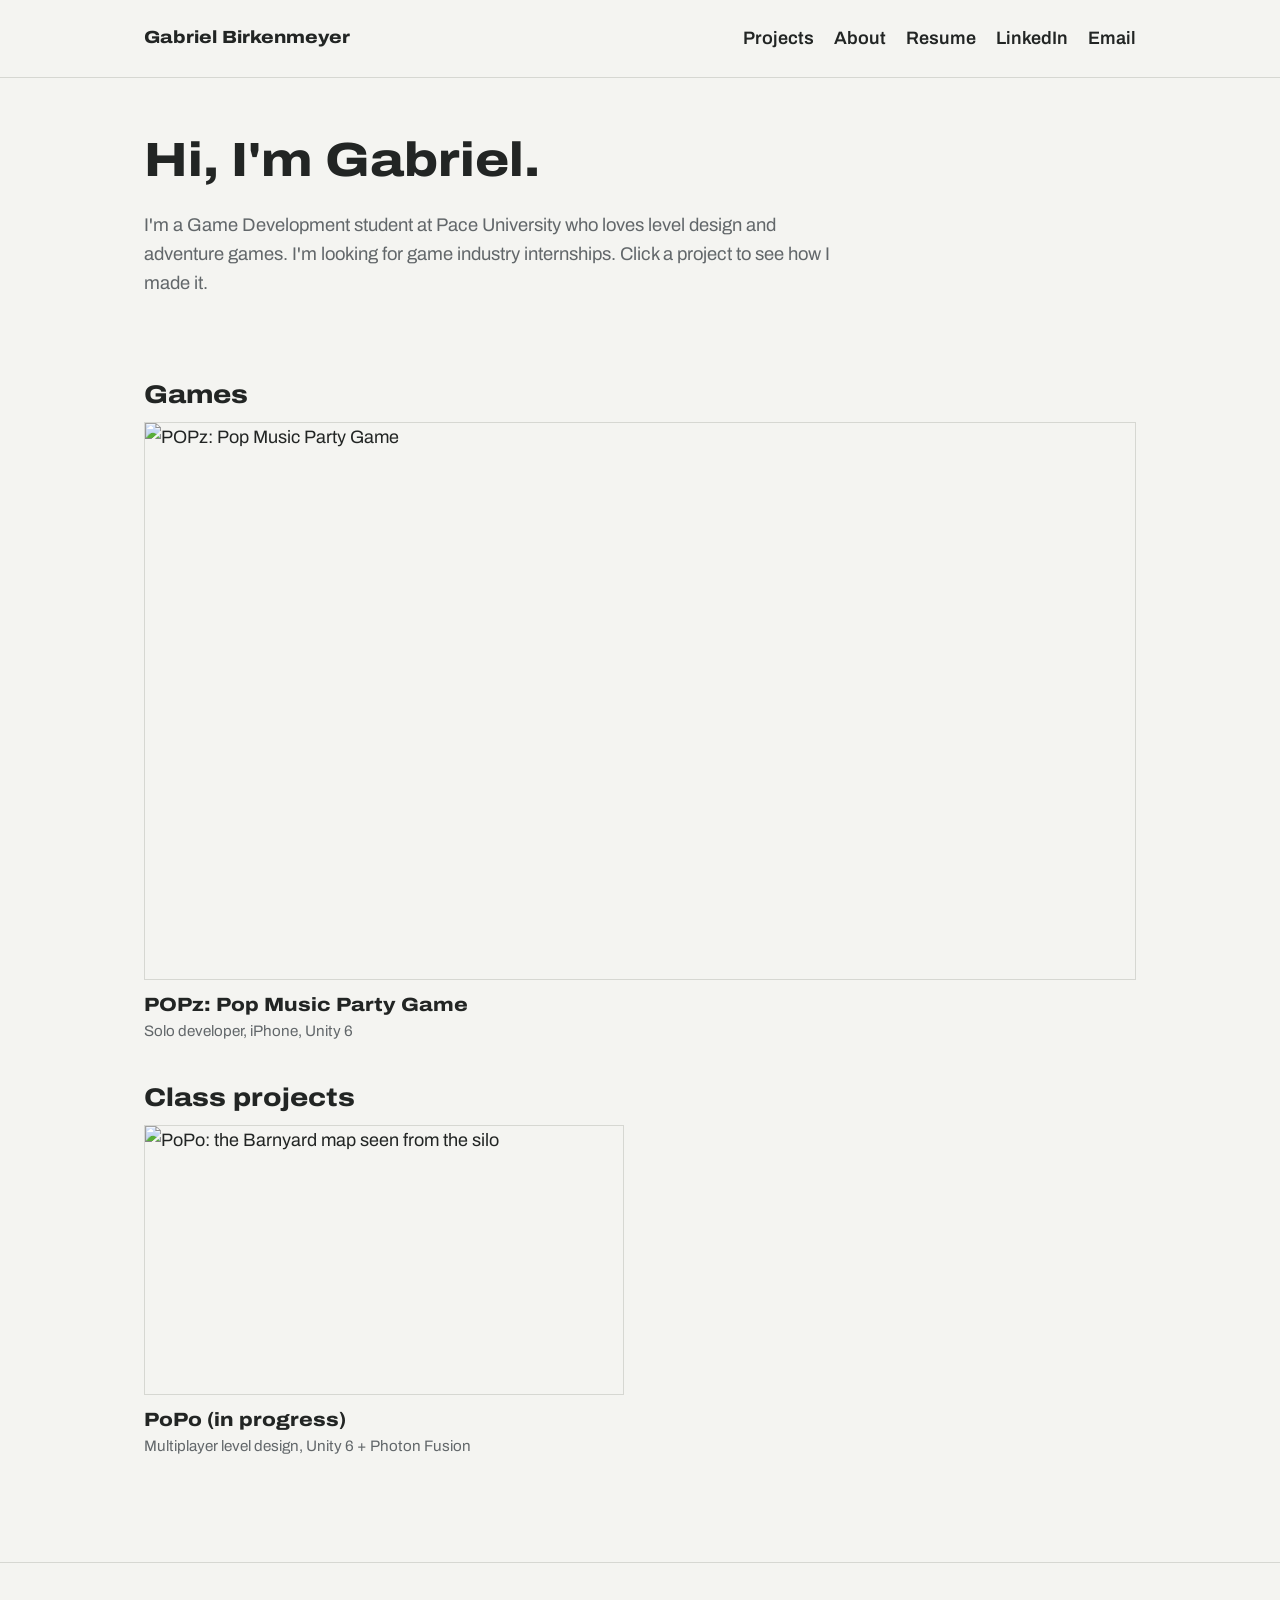
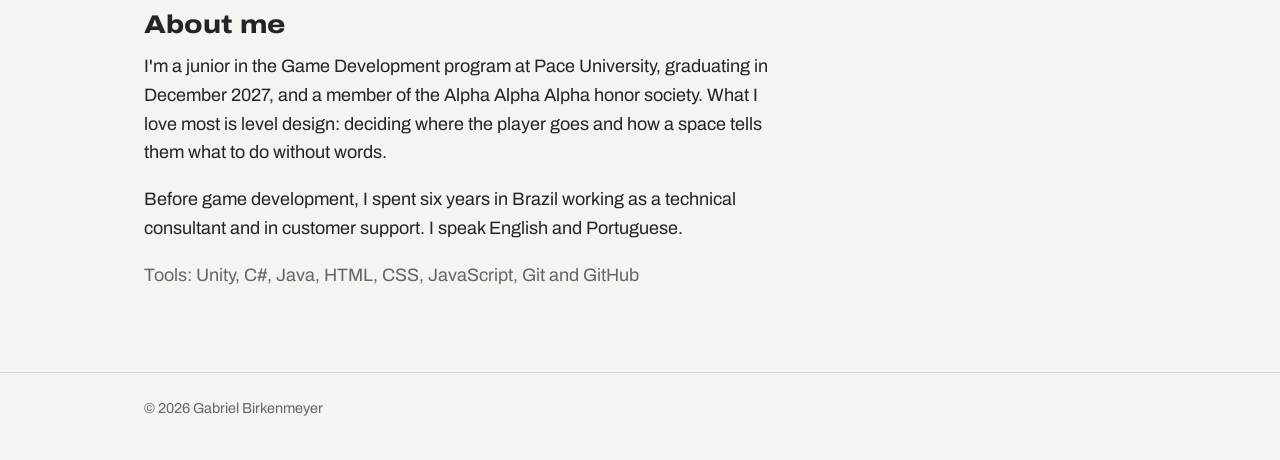
==== index.html @ ca44f0bb "Add files via upload" ====
<!DOCTYPE html>
<html lang="en">
<head>
  <meta charset="UTF-8">
  <meta name="viewport" content="width=device-width, initial-scale=1">
  <title>Gabriel Birkenmeyer — Game Developer</title>
  <meta name="description" content="Game development student at Pace University. Level design, Unity, and POPz, my party game for iPhone.">

  <link rel="preconnect" href="https://fonts.googleapis.com">
  <link rel="preconnect" href="https://fonts.gstatic.com" crossorigin>
  <link href="https://fonts.googleapis.com/css2?family=Archivo:wdth,wght@62..125,400..800&display=swap" rel="stylesheet">
  <link rel="stylesheet" href="style.css">
</head>
<body>

  <!-- ===================== HEADER (same on every page) ===================== -->
  <!-- TODO: add your resume PDF to the folder as resume.pdf -->
  <header class="site-header">
    <div class="wrap">
      <a class="logo" href="index.html">Gabriel Birkenmeyer</a>
      <nav class="site-nav" aria-label="Main">
        <a href="index.html#projects">Projects</a>
        <a href="index.html#about">About</a>
        <a href="resume.pdf">Resume</a>
        <a href="https://www.linkedin.com/in/your-profile">LinkedIn</a>
        <a href="mailto:gabrielprado242@gmail.com">Email</a>
      </nav>
    </div>
  </header>

  <main>

    <!-- ===================== INTRO ===================== -->
    <section class="intro">
      <div class="wrap">
        <h1>Hi, I'm Gabriel.</h1>
        <p>
          I'm a Game Development student at Pace University who loves level design
          and adventure games. I'm looking for game industry internships.
          Click a project to see how I made it.
        </p>
      </div>
    </section>

    <!-- ===================== PROJECTS ===================== -->
    <!-- Each project is a picture that links to its own page.
         To add a project: copy one <a class="card"> block, then make its page
         by copying project-template.html. -->
    <section class="projects" id="projects">
      <div class="wrap">

        <h2>Games</h2>
        <div class="grid">

          <a class="card featured" href="popz.html">
            <img src="images/popz-cover.png" alt="POPz: Pop Music Party Game">
            <h3>POPz: Pop Music Party Game</h3>
            <p class="role">Solo developer, iPhone, Unity 6</p>
          </a>

        </div>

        <h2>Class projects</h2>
        <div class="grid">

          <a class="card" href="project-1.html">
            <img src="images/after_silotop.png" alt="PoPo: the Barnyard map seen from the silo">
            <h3>PoPo (in progress)</h3>
            <p class="role">Multiplayer level design, Unity 6 + Photon Fusion</p>
          </a>

          <!-- HIDDEN until it's ready: delete the <!- - and - -> lines around it to show it again.
          <a class="card" href="project-2.html">
            <img src="images/project-2.png" alt="Class project two">
            <h3>Class project two</h3>
            <p class="role">Unity 3D, Pace University</p>
          </a>
          -->

        </div>
      </div>
    </section>

    <!-- ===================== ABOUT ===================== -->
    <section class="about" id="about">
      <div class="wrap">
        <h2>About me</h2>
        <p>
          I'm a junior in the Game Development program at Pace University, graduating
          in December 2027, and a member of the Alpha Alpha Alpha honor society.
          What I love most is level design: deciding where the player goes and how a
          space tells them what to do without words.
        </p>
        <p>
          Before game development, I spent six years in Brazil working as a technical
          consultant and in customer support. I speak English and Portuguese.
        </p>
        <p class="tools">Tools: Unity, C#, Java, HTML, CSS, JavaScript, Git and GitHub</p>
      </div>
    </section>

  </main>

  <footer class="site-footer">
    <div class="wrap">© 2026 Gabriel Birkenmeyer</div>
  </footer>

</body>
</html>
---- style.css ----
/* =========================================================
   Gabriel Birkenmeyer — portfolio
   Simple layout: intro + clickable project pictures.
   Each picture opens that project's own page.
   ========================================================= */

/* ---------- 1. Colors and sizes (change the look here) ---------- */
:root {
  --bg:      #F4F4F1;   /* page background */
  --text:    #222524;   /* main text */
  --muted:   #62676A;   /* secondary text */
  --line:    #D6D7D2;   /* thin lines and image borders */
  --accent:  #E0631A;   /* links and hover color */

  --font: "Archivo", system-ui, sans-serif;
  --max: 1040px;        /* max page width */
  --gutter: 24px;
}

/* ---------- 2. Base ---------- */
* { box-sizing: border-box; }

body {
  margin: 0;
  background: var(--bg);
  color: var(--text);
  font-family: var(--font);
  font-size: 18px;
  line-height: 1.6;
}

img { max-width: 100%; display: block; }

a { color: var(--accent); text-underline-offset: 3px; }
a:hover { color: var(--text); }

:focus-visible { outline: 3px solid var(--accent); outline-offset: 3px; }

h1, h2, h3 {
  font-weight: 800;
  font-stretch: 115%;          /* a bit wider for headings */
  line-height: 1.1;
  margin: 0 0 0.5em;
}
h1 { font-size: clamp(2rem, 5vw, 3rem); }
h2 { font-size: 1.6rem; }
h3 { font-size: 1.2rem; }

p { margin: 0 0 1em; max-width: 65ch; }

.wrap {
  max-width: var(--max);
  margin: 0 auto;
  padding: 0 var(--gutter);
}

/* ---------- 3. Header ---------- */
.site-header { padding: 24px 0; border-bottom: 1px solid var(--line); }
.site-header .wrap {
  display: flex;
  justify-content: space-between;
  align-items: center;
  flex-wrap: wrap;
  gap: 12px 24px;
}
.logo {
  font-weight: 800;
  font-stretch: 115%;
  font-size: 1.1rem;
  color: var(--text);
  text-decoration: none;
}
.site-nav { display: flex; flex-wrap: wrap; gap: 20px; }
.site-nav a { color: var(--text); text-decoration: none; font-weight: 600; }
.site-nav a:hover { color: var(--accent); }

/* ---------- 4. Home page intro ---------- */
.intro { padding: 56px 0 40px; }
.intro p { color: var(--muted); font-size: 1.15rem; }

/* ---------- 5. Project pictures on the home page ---------- */
.projects { padding-bottom: 64px; }
.projects h2 { margin-top: 24px; }

.grid {
  display: grid;
  grid-template-columns: repeat(2, 1fr);
  gap: 32px;
  margin-bottom: 40px;
}

/* the featured project takes the full width */
.card.featured { grid-column: 1 / -1; }

.card {
  display: block;
  color: var(--text);
  text-decoration: none;
}
.card img {
  width: 100%;
  aspect-ratio: 16 / 9;
  object-fit: cover;
  border: 1px solid var(--line);
  transition: opacity 0.15s;
}
.card:hover img { opacity: 0.85; }
.card:hover h3 { color: var(--accent); }
.card h3 { margin: 14px 0 4px; }
.card .role { color: var(--muted); font-size: 0.95rem; margin: 0; }

/* ---------- 6. About (home page) ---------- */
.about { padding: 48px 0 64px; border-top: 1px solid var(--line); }
.about .tools { color: var(--muted); }

/* ---------- 7. Project pages ---------- */
.project-top { padding: 40px 0 24px; }
.back { display: inline-block; margin-bottom: 20px; font-weight: 600; }
.project-top .lede { font-size: 1.15rem; color: var(--muted); }

.facts {
  display: flex;
  flex-wrap: wrap;
  gap: 12px 40px;
  margin: 24px 0 32px;
  padding: 16px 0;
  border-top: 1px solid var(--line);
  border-bottom: 1px solid var(--line);
}
.facts div { min-width: 140px; }
.facts dt { color: var(--muted); font-size: 0.85rem; }
.facts dd { margin: 0; font-weight: 600; }

.cover {
  width: 100%;
  aspect-ratio: 16 / 9;
  object-fit: cover;
  border: 1px solid var(--line);
}

.project-body { padding: 40px 0 64px; }
.project-body h2 { margin-top: 1.6em; }
.project-body h2:first-child { margin-top: 0; }
.project-body ul { max-width: 65ch; padding-left: 1.2em; }
.project-body li { margin-bottom: 0.4em; }

/* screenshots row (phone screenshots for POPz) */
.shots {
  display: grid;
  grid-template-columns: repeat(5, 1fr);
  gap: 12px;
  margin: 24px 0 8px;
}
.shots img {
  aspect-ratio: 1290 / 2796;
  object-fit: cover;
  border-radius: 14px;
  border: 1px solid var(--line);
}
/* wide screenshots (for PC/Unity games) */
.shots.wide { grid-template-columns: repeat(2, 1fr); }
.shots.wide img { aspect-ratio: 16 / 9; border-radius: 0; }

/* screenshots with a caption under them (before / after pairs) */
.shots figure { margin: 0; }
.shots figcaption { color: var(--muted); font-size: 0.9rem; margin-top: 6px; }
/* top-down map shots are less wide, so they keep more of the picture */
.shots.wide.map img { aspect-ratio: 3 / 2; }

/* ---------- 8. Image viewer (lightbox.js) ---------- */
.zoomable { cursor: zoom-in; }

.viewer {
  border: none;
  padding: 0;
  background: transparent;
  max-width: 94vw;
  max-height: 94vh;
  overflow: visible;
}
.viewer::backdrop { background: rgba(10, 10, 12, 0.88); }
.viewer img {
  max-width: 94vw;
  max-height: 90vh;
  width: auto;
  height: auto;
  object-fit: contain;
  border-radius: 12px;
}
.viewer-close {
  position: fixed;
  top: 16px;
  right: 20px;
  width: 48px;
  height: 48px;
  border: none;
  border-radius: 50%;
  background: #fff;
  color: var(--text);
  font-size: 32px;
  line-height: 1;
  cursor: pointer;
}
.viewer-close:hover { background: var(--accent); color: #fff; }

/* ---------- 9. Footer ---------- */
.site-footer {
  border-top: 1px solid var(--line);
  padding: 24px 0 40px;
  color: var(--muted);
  font-size: 0.9rem;
}

/* ---------- 10. Phones ---------- */
@media (max-width: 700px) {
  :root { --gutter: 16px; }
  body { font-size: 17px; }
  .grid { grid-template-columns: 1fr; gap: 28px; }
  .shots { grid-template-columns: repeat(3, 1fr); }
  .shots img:nth-child(n+4) { display: none; }
  .shots.wide { grid-template-columns: 1fr; }
  .shots.wide img:nth-child(n+4) { display: block; }
}
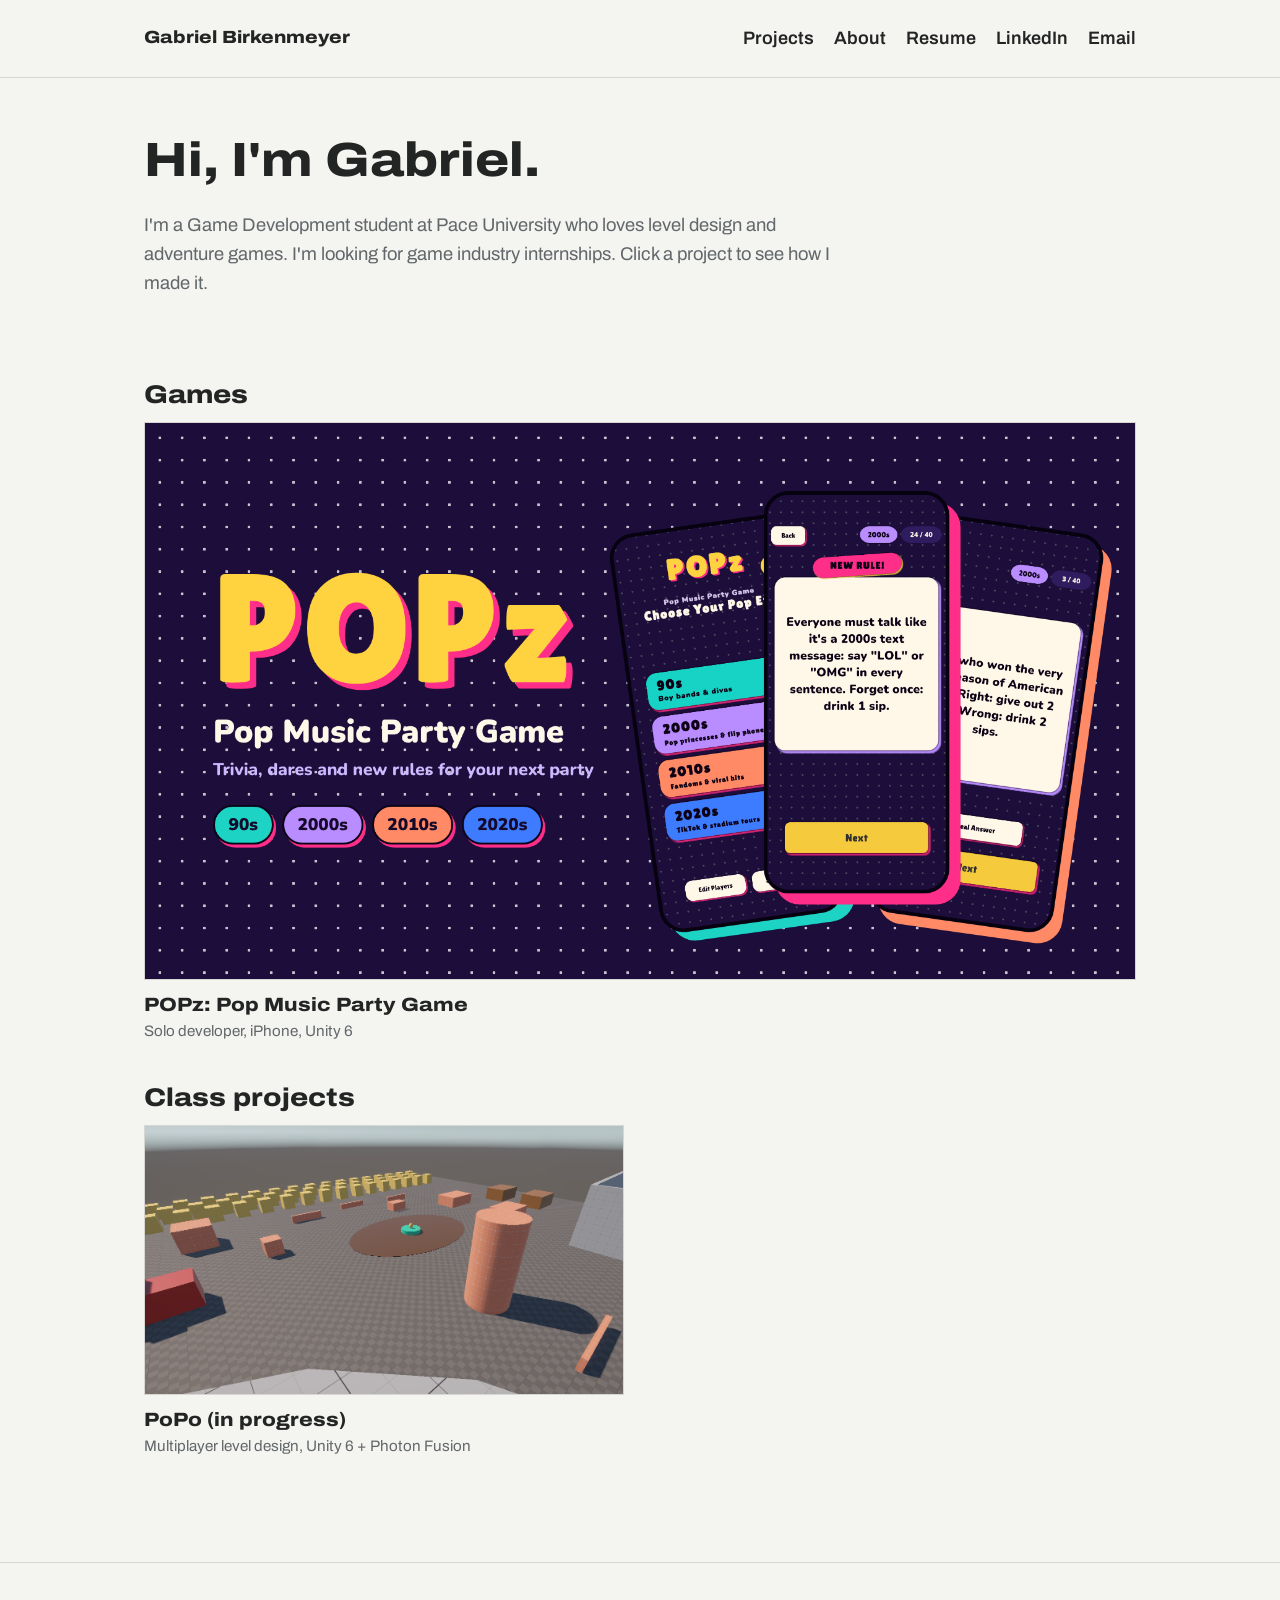
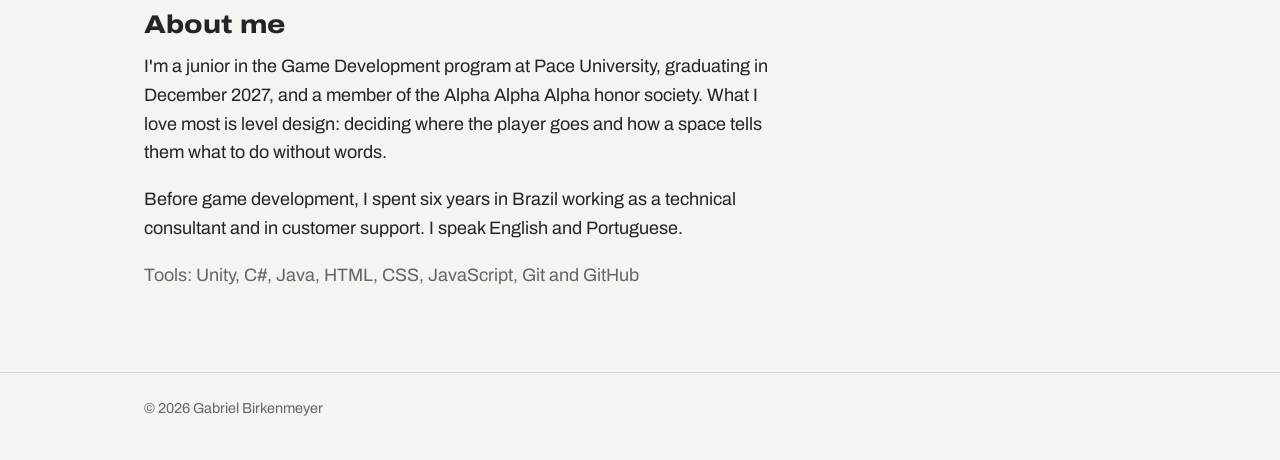
==== commit d38ba511: "Add files via upload" ====
--- a/index.html
+++ b/index.html
@@ -22,7 +22,7 @@
         <a href="index.html#projects">Projects</a>
         <a href="index.html#about">About</a>
         <a href="resume.pdf">Resume</a>
-        <a href="https://www.linkedin.com/in/your-profile">LinkedIn</a>
+        <a href="www.linkedin.com/in/gabriel-prado-340322141">LinkedIn</a>
         <a href="mailto:gabrielprado242@gmail.com">Email</a>
       </nav>
     </div>
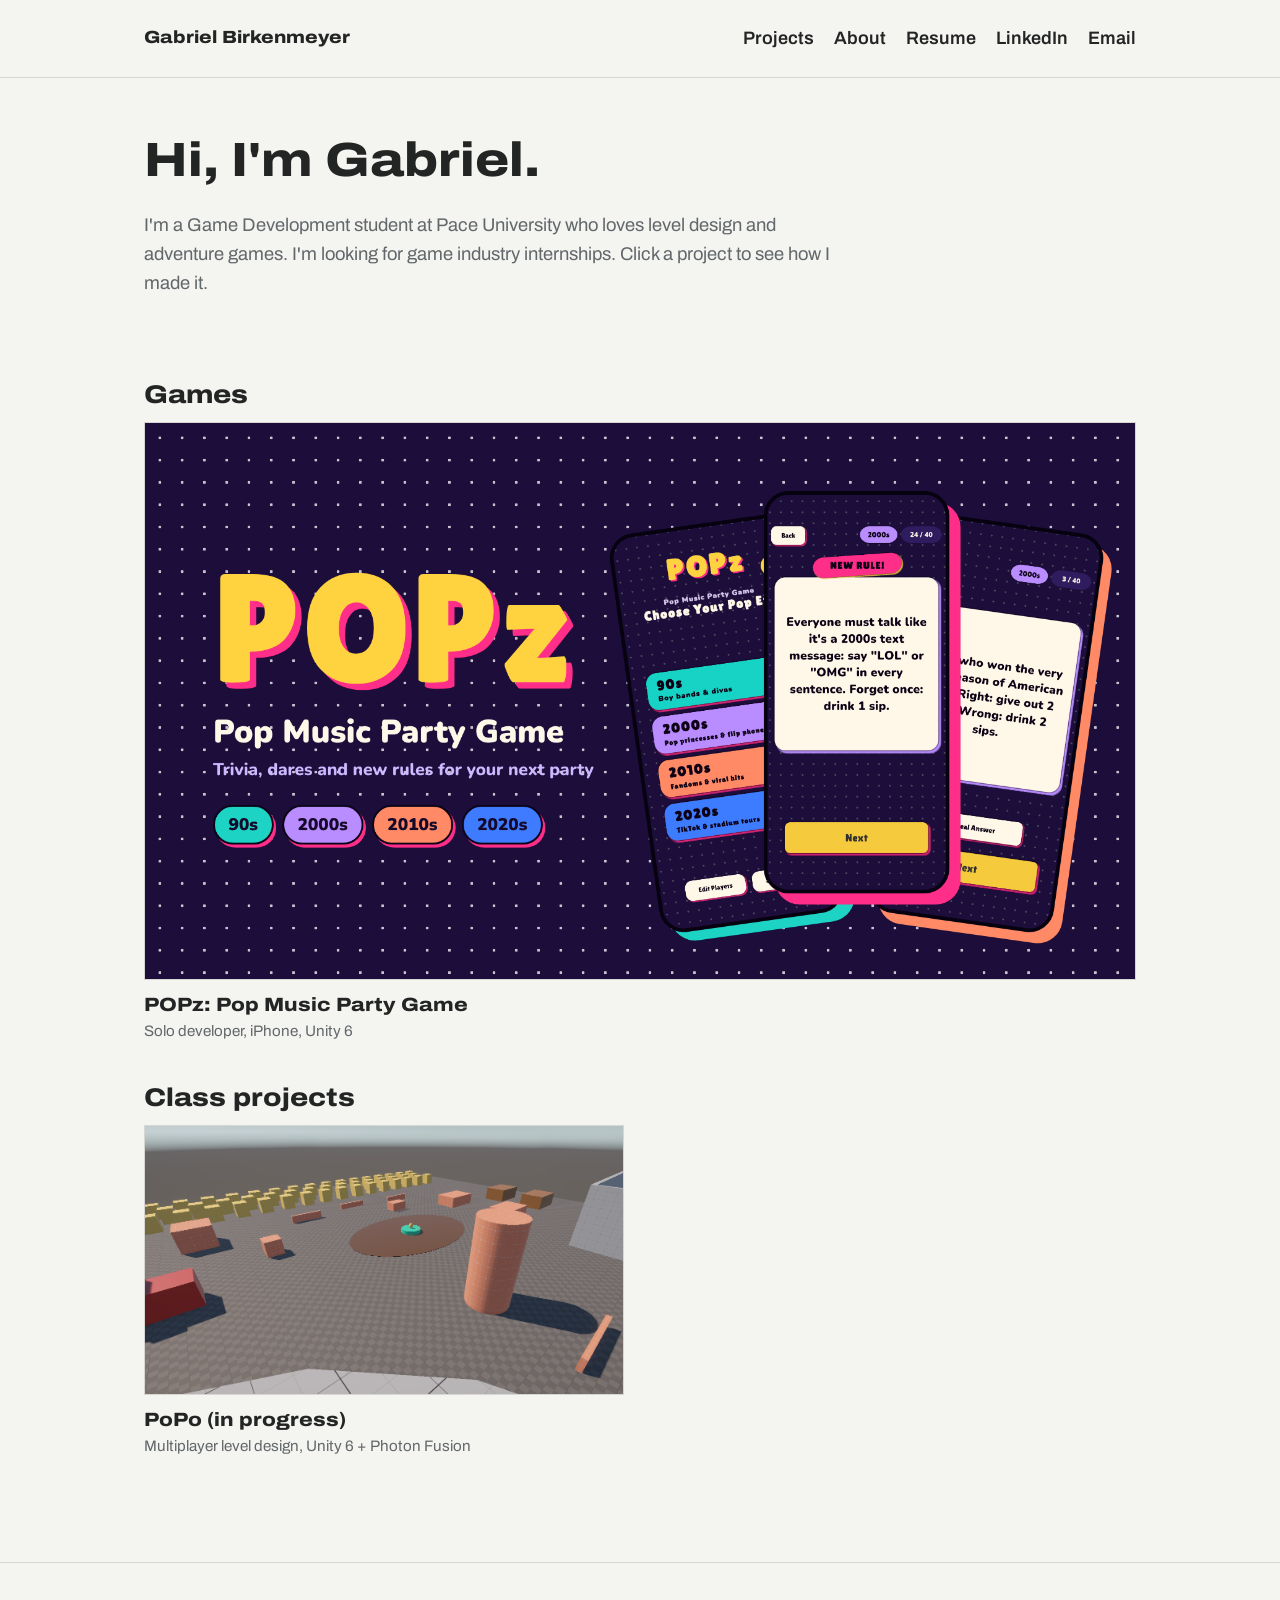
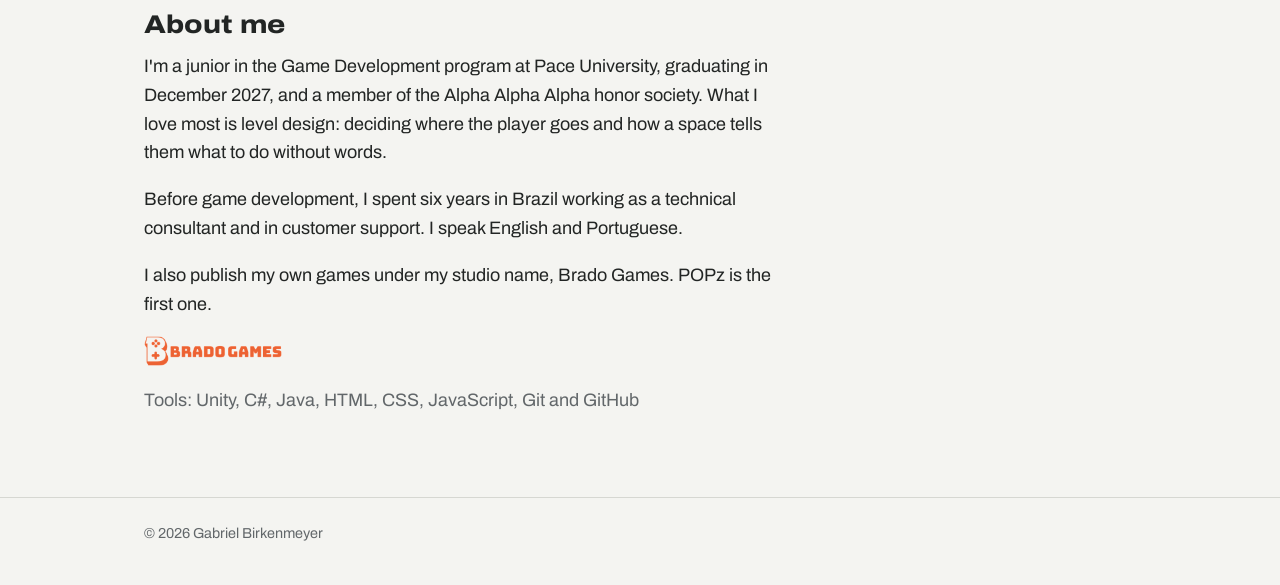
==== commit ebd821c4: "Add files via upload" ====
--- a/index.html
+++ b/index.html
@@ -22,7 +22,7 @@
         <a href="index.html#projects">Projects</a>
         <a href="index.html#about">About</a>
         <a href="resume.pdf">Resume</a>
-        <a href="www.linkedin.com/in/gabriel-prado-340322141">LinkedIn</a>
+        <a href="https://www.linkedin.com/in/gabriel-prado-340322141">LinkedIn</a>
         <a href="mailto:gabrielprado242@gmail.com">Email</a>
       </nav>
     </div>
@@ -95,6 +95,10 @@
           Before game development, I spent six years in Brazil working as a technical
           consultant and in customer support. I speak English and Portuguese.
         </p>
+        <p>
+          I also publish my own games under my studio name, Brado Games. POPz is the first one.
+        </p>
+        <p class="studio"><img src="images/brado-games-logo.png" alt="Brado Games logo"></p>
         <p class="tools">Tools: Unity, C#, Java, HTML, CSS, JavaScript, Git and GitHub</p>
       </div>
     </section>
--- a/style.css
+++ b/style.css
@@ -138,6 +138,11 @@
   border: 1px solid var(--line);
 }
 
+/* gameplay video at the top of a project page */
+.hero { margin: 0; }
+video.cover { display: block; background: #000; }
+.hero figcaption { color: var(--muted); font-size: 0.9rem; margin-top: 8px; }
+
 .project-body { padding: 40px 0 64px; }
 .project-body h2 { margin-top: 1.6em; }
 .project-body h2:first-child { margin-top: 0; }
@@ -166,6 +171,44 @@
 .shots figcaption { color: var(--muted); font-size: 0.9rem; margin-top: 6px; }
 /* top-down map shots are less wide, so they keep more of the picture */
 .shots.wide.map img { aspect-ratio: 3 / 2; }
+
+/* model turnaround shots (the chicken and the egg) */
+.shots.models { grid-template-columns: repeat(4, 1fr); }
+.shots.models img { aspect-ratio: 1 / 1; border-radius: 0; }
+
+/* gameplay videos */
+.videos {
+  display: grid;
+  grid-template-columns: repeat(2, 1fr);
+  gap: 12px;
+  margin: 24px 0 8px;
+}
+.videos figure { margin: 0; }
+.videos video {
+  display: block;
+  width: 100%;
+  aspect-ratio: 16 / 9;
+  object-fit: cover;
+  background: #000;
+  border: 1px solid var(--line);
+}
+.videos figcaption { color: var(--muted); font-size: 0.9rem; margin-top: 6px; }
+
+/* playtest log table (what I found / what I changed) */
+.log {
+  width: 100%;
+  border-collapse: collapse;
+  margin: 16px 0 24px;
+  font-size: 0.95rem;
+}
+.log th, .log td {
+  text-align: left;
+  vertical-align: top;
+  padding: 10px 12px;
+  border-bottom: 1px solid var(--line);
+}
+.log th { font-weight: 700; border-bottom: 2px solid var(--text); }
+.log td:first-child { width: 42%; color: var(--muted); }
 
 /* ---------- 8. Image viewer (lightbox.js) ---------- */
 .zoomable { cursor: zoom-in; }
@@ -220,4 +263,24 @@
   .shots img:nth-child(n+4) { display: none; }
   .shots.wide { grid-template-columns: 1fr; }
   .shots.wide img:nth-child(n+4) { display: block; }
-}
+  .shots.models { grid-template-columns: repeat(2, 1fr); }
+  .videos { grid-template-columns: 1fr; }
+}
+
+/* "Play in your browser" button on project pages */
+.play-btn {
+  display: inline-block;
+  margin: 8px 0 4px;
+  padding: 12px 22px;
+  background: var(--accent);
+  color: #fff;
+  font-weight: 700;
+  text-decoration: none;
+  border-radius: 6px;
+}
+.play-btn:hover { background: var(--text); color: #fff; }
+.play-note { color: var(--muted); font-size: 0.9rem; margin: 6px 0 24px; }
+
+/* Small Brado Games logo (studio label) */
+.studio { display: flex; align-items: center; gap: 10px; color: var(--muted); font-size: 0.9rem; margin: 4px 0 20px; }
+.studio img { height: 30px; width: auto; display: block; }
